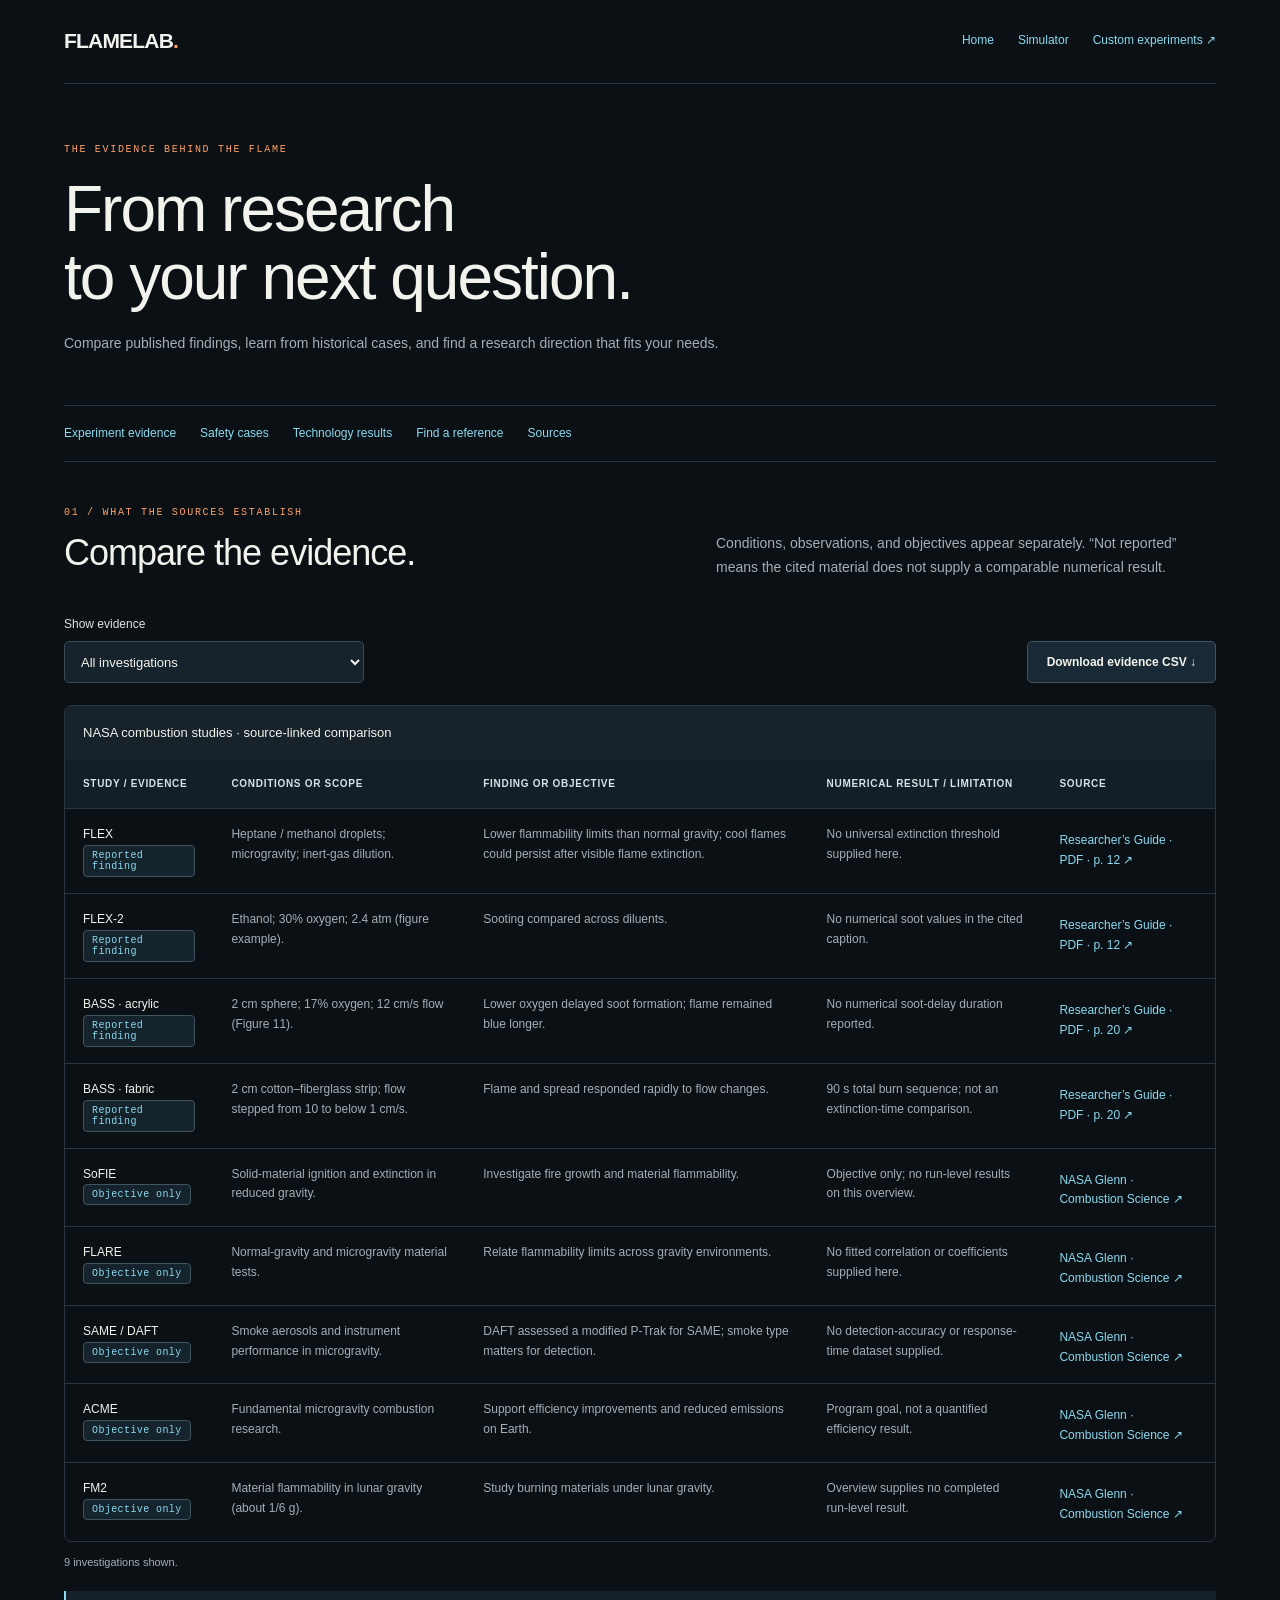
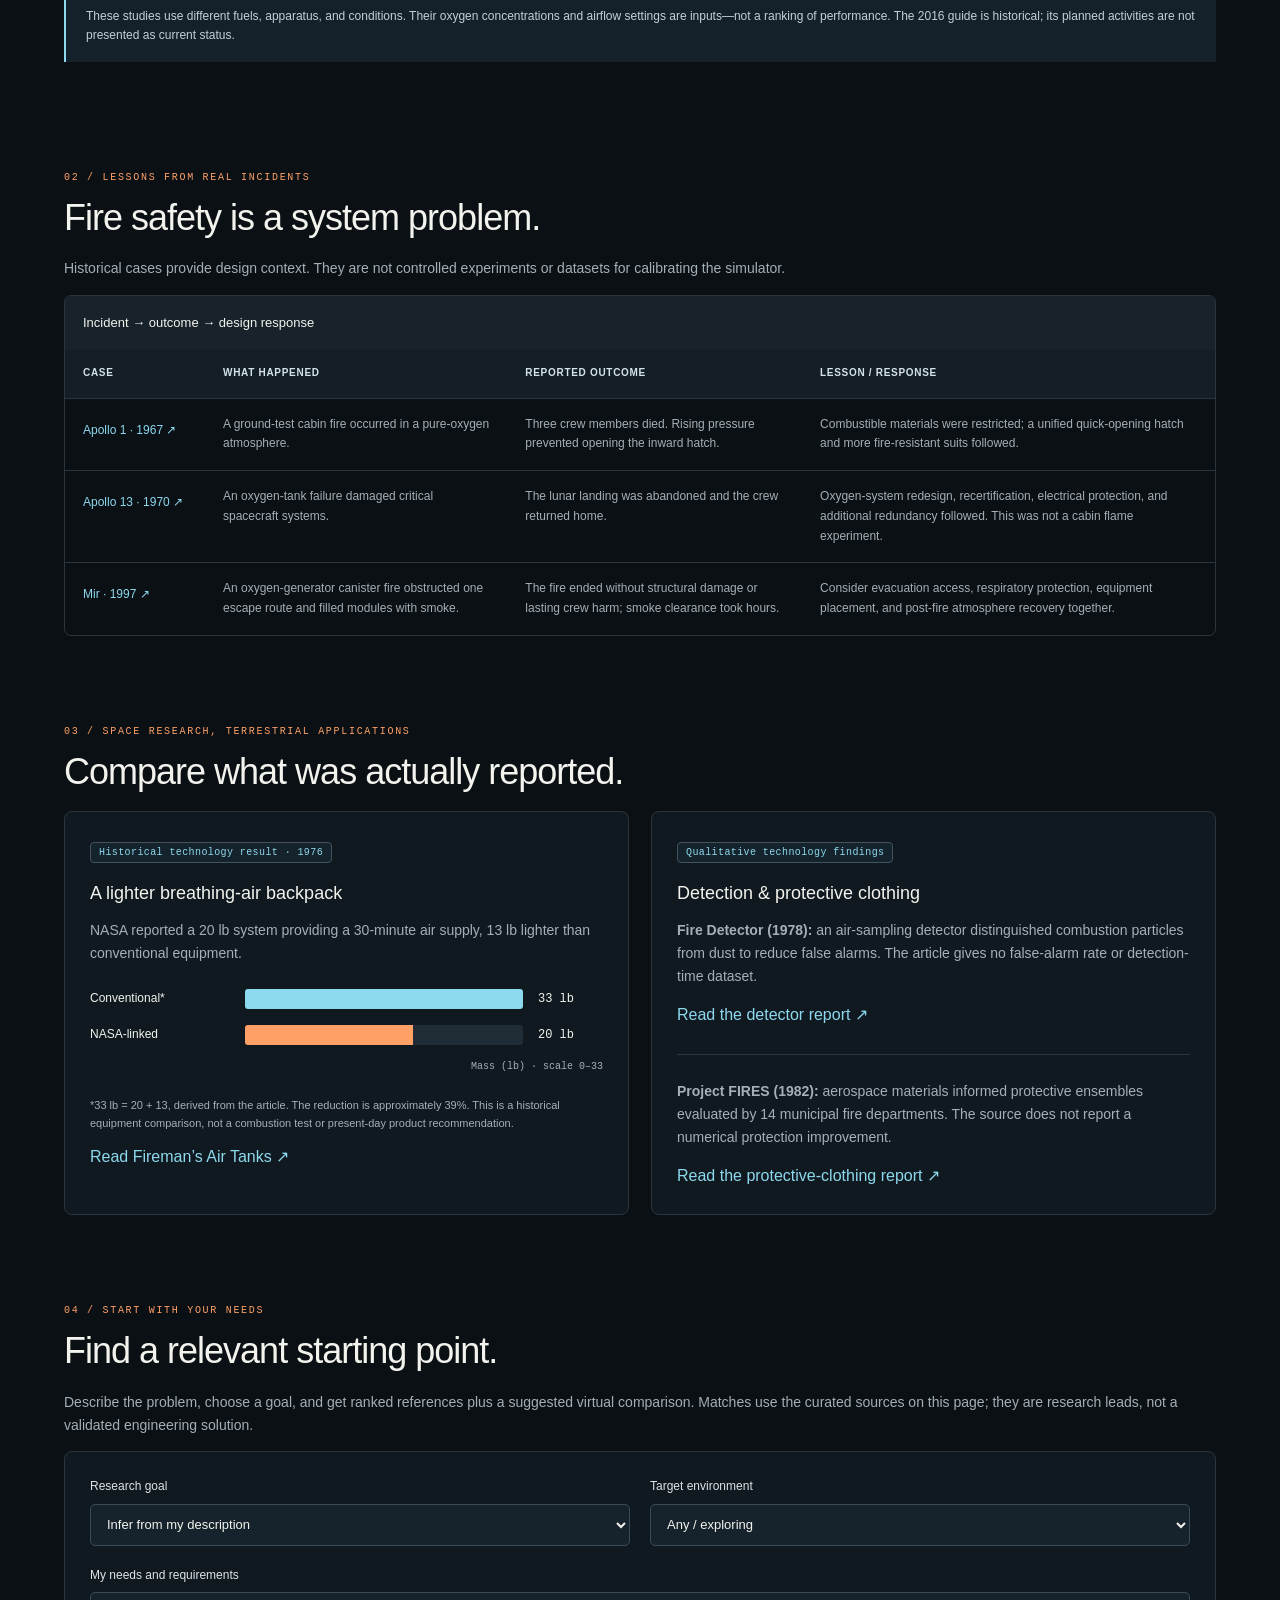
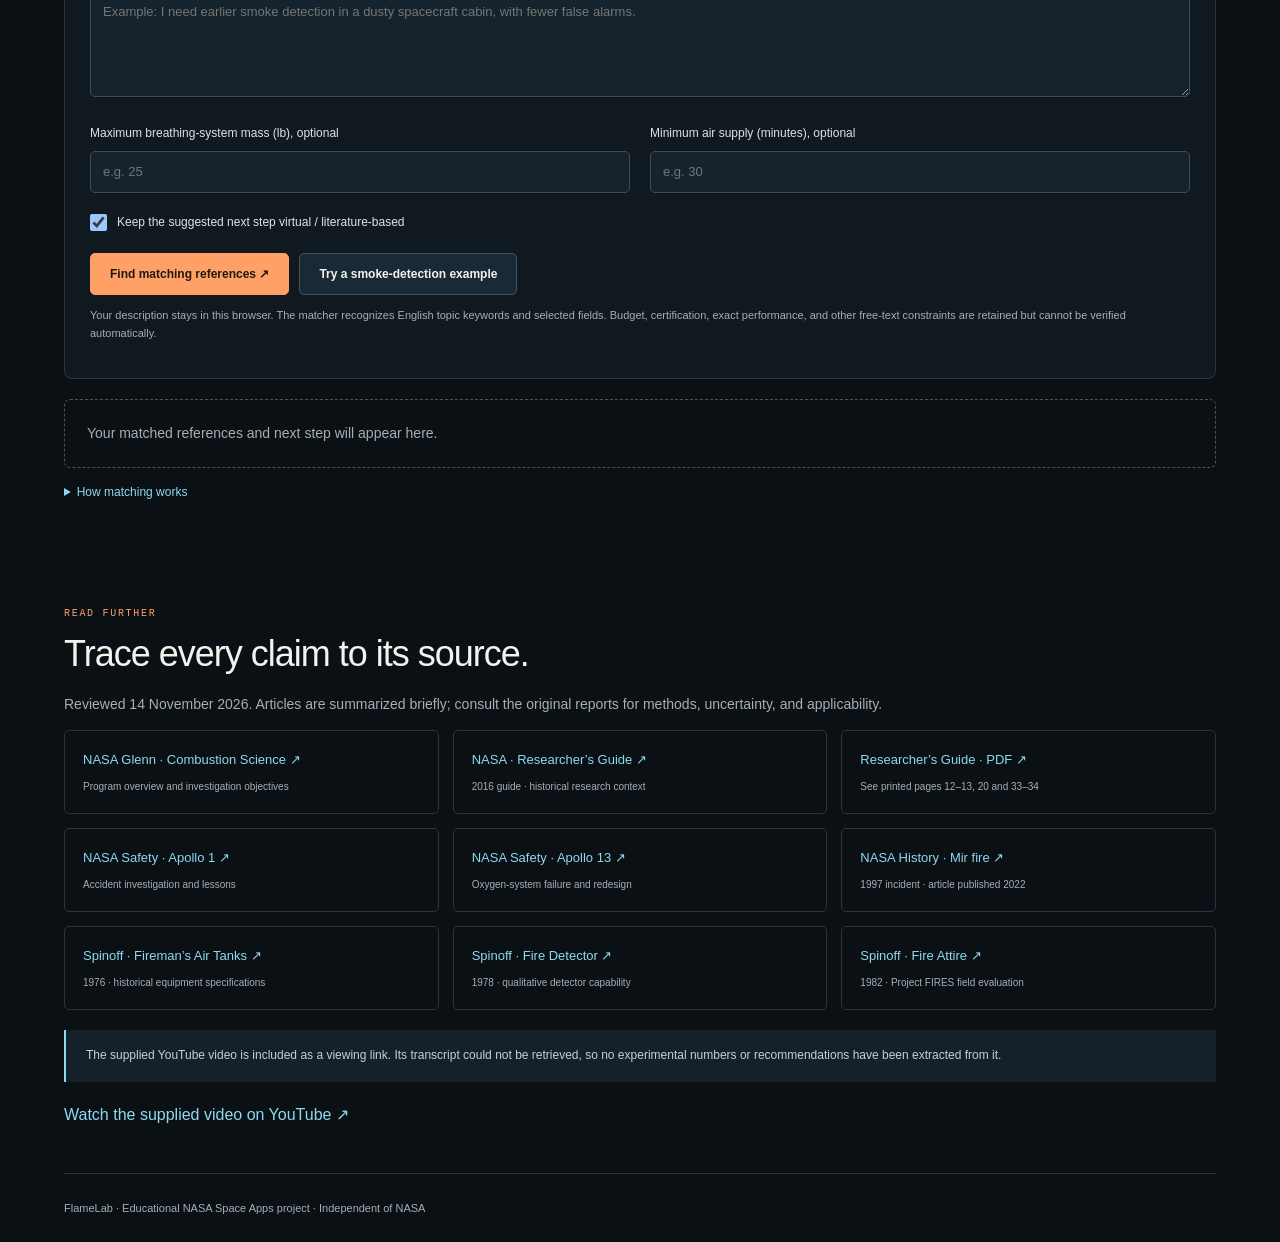
==== research.html @ 269ee24c "Add NASA evidence library, custom experiment notebook, and reference finder" ====
<!DOCTYPE html>
<html lang="en"><head><meta charset="utf-8"><meta name="viewport" content="width=device-width,initial-scale=1"><meta name="theme-color" content="#0b1015"><meta name="description" content="Compare NASA combustion findings, explore fire safety case studies, and find references for your research needs."><title>FlameLab | Evidence & experiment finder</title><link rel="stylesheet" href="research.css"><script src="research.js" defer></script></head>
<body><div class="wrap"><header class="topbar"><a class="brand" href="index.html">FLAMELAB<span>.</span></a><nav aria-label="Main navigation"><a href="index.html">Home</a><a href="simulator.html">Simulator</a><a href="simulator.html#custom-lab">Custom experiments ↗</a></nav></header>
<main><div class="intro"><div class="eyebrow">The evidence behind the flame</div><h1>From research<br>to your next question.</h1><p>Compare published findings, learn from historical cases, and find a research direction that fits your needs.</p></div>
<nav class="jump-links" aria-label="Research sections"><a href="#experiments">Experiment evidence</a><a href="#cases">Safety cases</a><a href="#technology">Technology results</a><a href="#finder">Find a reference</a><a href="#sources">Sources</a></nav>
<section id="experiments"><div class="section-head"><div><div class="eyebrow">01 / What the sources establish</div><h2>Compare the evidence.</h2></div><p>Conditions, observations, and objectives appear separately. “Not reported” means the cited material does not supply a comparable numerical result.</p></div>
<div class="toolbar"><label for="evidence-filter">Show evidence<select id="evidence-filter"><option value="all">All investigations</option><option value="result">Reported findings</option><option value="objective">Research objectives</option></select></label><button id="export-evidence" class="secondary" type="button">Download evidence CSV ↓</button></div>
<div class="table-wrap" tabindex="0" role="region" aria-label="Experiment evidence table, scroll horizontally"><table><caption>NASA combustion studies · source-linked comparison</caption><thead><tr><th scope="col">Study / evidence</th><th scope="col">Conditions or scope</th><th scope="col">Finding or objective</th><th scope="col">Numerical result / limitation</th><th scope="col">Source</th></tr></thead><tbody id="evidence-body"></tbody></table></div>
<p class="small" id="evidence-count" aria-live="polite"></p><div class="notice">These studies use different fuels, apparatus, and conditions. Their oxygen concentrations and airflow settings are inputs—not a ranking of performance. The 2016 guide is historical; its planned activities are not presented as current status.</div>
</section>
<section id="cases"><div class="eyebrow">02 / Lessons from real incidents</div><h2>Fire safety is a system problem.</h2><p>Historical cases provide design context. They are not controlled experiments or datasets for calibrating the simulator.</p><div class="table-wrap" tabindex="0" role="region" aria-label="Historical cases, scroll horizontally"><table><caption>Incident → outcome → design response</caption><thead><tr><th scope="col">Case</th><th scope="col">What happened</th><th scope="col">Reported outcome</th><th scope="col">Lesson / response</th></tr></thead><tbody>
<tr><td><a href="https://sma.nasa.gov/sma-disciplines/accllp/apollo-1" target="_blank" rel="noopener noreferrer">Apollo 1 · 1967 ↗</a></td><td>A ground-test cabin fire occurred in a pure-oxygen atmosphere.</td><td>Three crew members died. Rising pressure prevented opening the inward hatch.</td><td>Combustible materials were restricted; a unified quick-opening hatch and more fire-resistant suits followed.</td></tr>
<tr><td><a href="https://sma.nasa.gov/sma-disciplines/accllp/apollo-13" target="_blank" rel="noopener noreferrer">Apollo 13 · 1970 ↗</a></td><td>An oxygen-tank failure damaged critical spacecraft systems.</td><td>The lunar landing was abandoned and the crew returned home.</td><td>Oxygen-system redesign, recertification, electrical protection, and additional redundancy followed. This was not a cabin flame experiment.</td></tr>
<tr><td><a href="https://www.nasa.gov/history/25-years-ago-fire-aboard-space-station-mir/" target="_blank" rel="noopener noreferrer">Mir · 1997 ↗</a></td><td>An oxygen-generator canister fire obstructed one escape route and filled modules with smoke.</td><td>The fire ended without structural damage or lasting crew harm; smoke clearance took hours.</td><td>Consider evacuation access, respiratory protection, equipment placement, and post-fire atmosphere recovery together.</td></tr>
</tbody></table></div></section>
<section id="technology"><div class="eyebrow">03 / Space research, terrestrial applications</div><h2>Compare what was actually reported.</h2><div class="grid"><article class="card"><span class="badge">Historical technology result · 1976</span><h3 style="margin-top:18px">A lighter breathing-air backpack</h3><p>NASA reported a 20 lb system providing a 30-minute air supply, 13 lb lighter than conventional equipment.</p><div class="bars" role="img" aria-label="Backpack mass: conventional equipment 33 pounds, inferred from the reported difference; NASA-linked system 20 pounds. Zero baseline, maximum 33 pounds."><div class="bar-row"><span>Conventional*</span><div class="track"><div class="fill" style="width:100%"></div></div><strong>33 lb</strong></div><div class="bar-row"><span>NASA-linked</span><div class="track"><div class="fill orange" style="width:60.606%"></div></div><strong>20 lb</strong></div><div class="chart-axis">Mass (lb) · scale 0–33</div></div><p class="small">*33 lb = 20 + 13, derived from the article. The reduction is approximately 39%. This is a historical equipment comparison, not a combustion test or present-day product recommendation.</p><a href="https://spinoff.nasa.gov/node/9582" target="_blank" rel="noopener noreferrer">Read Fireman’s Air Tanks ↗</a></article>
<div class="card"><span class="badge">Qualitative technology findings</span><h3 style="margin-top:18px">Detection & protective clothing</h3><p><strong>Fire Detector (1978):</strong> an air-sampling detector distinguished combustion particles from dust to reduce false alarms. The article gives no false-alarm rate or detection-time dataset.</p><a href="https://spinoff.nasa.gov/node/9407" target="_blank" rel="noopener noreferrer">Read the detector report ↗</a><hr style="border:0;border-top:1px solid var(--line);margin:25px 0"><p><strong>Project FIRES (1982):</strong> aerospace materials informed protective ensembles evaluated by 14 municipal fire departments. The source does not report a numerical protection improvement.</p><a href="https://spinoff.nasa.gov/node/9918" target="_blank" rel="noopener noreferrer">Read the protective-clothing report ↗</a></div></div></section>
<section id="finder"><div class="eyebrow">04 / Start with your needs</div><h2>Find a relevant starting point.</h2><p>Describe the problem, choose a goal, and get ranked references plus a suggested virtual comparison. Matches use the curated sources on this page; they are research leads, not a validated engineering solution.</p>
<form id="needs-form" class="card"><div class="form-grid"><label>Research goal<select id="need-goal"><option value="auto">Infer from my description</option><option value="flame">Understand flame shape & airflow</option><option value="suppression">Study extinction / suppression</option><option value="material">Compare material flammability</option><option value="detection">Improve smoke detection</option><option value="oxygen">Review oxygen-system safety</option><option value="escape">Review evacuation & smoke recovery</option><option value="equipment">Reduce breathing-equipment weight</option><option value="clothing">Explore protective clothing</option></select></label><label>Target environment<select id="need-environment"><option value="any">Any / exploring</option><option value="space">Spacecraft / microgravity</option><option value="earth">Earth / terrestrial</option><option value="moon">Moon / partial gravity</option></select></label><label class="span-all">My needs and requirements<textarea id="need-text" maxlength="1500" placeholder="Example: I need earlier smoke detection in a dusty spacecraft cabin, with fewer false alarms."></textarea></label><label>Maximum breathing-system mass (lb), optional<input id="need-mass" type="number" min="0.1" max="1000" step="0.1" placeholder="e.g. 25"></label><label>Minimum air supply (minutes), optional<input id="need-duration" type="number" min="1" max="1440" step="1" placeholder="e.g. 30"></label><label class="check span-all"><input type="checkbox" id="need-virtual" checked>Keep the suggested next step virtual / literature-based</label></div><div class="actions"><button type="submit">Find matching references ↗</button><button type="button" id="example-need" class="secondary">Try a smoke-detection example</button></div><p class="small">Your description stays in this browser. The matcher recognizes English topic keywords and selected fields. Budget, certification, exact performance, and other free-text constraints are retained but cannot be verified automatically.</p></form>
<div id="recommendations" aria-live="polite" style="margin-top:20px"><p class="empty">Your matched references and next step will appear here.</p></div><details><summary>How matching works</summary><p>A matching selected or inferred goal adds 5 points; each distinct recognized topic keyword adds 1 (up to 3); matching environment adds 2. Environment points alone cannot produce a recommendation. Ties remain ties. A known mass or air-duration conflict excludes the historical air-tank case. Unknown capabilities stay unverified. The scores indicate topical relevance, not probabilities or safety ratings.</p></details>
</section>
<section id="sources"><div class="eyebrow">Read further</div><h2>Trace every claim to its source.</h2><p>Reviewed 14 November 2026. Articles are summarized briefly; consult the original reports for methods, uncertainty, and applicability.</p><div class="source-list" id="source-list"></div><div class="notice">The supplied YouTube video is included as a viewing link. Its transcript could not be retrieved, so no experimental numbers or recommendations have been extracted from it.</div><a href="https://www.youtube.com/watch?v=W1oXykoz9zg" target="_blank" rel="noopener noreferrer">Watch the supplied video on YouTube ↗</a></section>
</main><footer>FlameLab · Educational NASA Space Apps project · Independent of NASA</footer></div></body></html>
---- research.css ----
:root{color-scheme:dark;--bg:#0b1015;--panel:#111920;--line:#2b353d;--text:#f2f3ed;--muted:#a4afb6;--orange:#ffa166;--blue:#8dd9ee;font-family:Arial,Helvetica,sans-serif}*{box-sizing:border-box}html{scroll-behavior:smooth}body{margin:0;background:var(--bg);color:var(--text);line-height:1.65}a{color:var(--blue);text-decoration:none}a:hover{text-decoration:underline}a:focus-visible,button:focus-visible,input:focus-visible,select:focus-visible,textarea:focus-visible,summary:focus-visible{outline:2px solid var(--blue);outline-offset:4px}.wrap{max-width:1260px;width:90%;margin:auto}.topbar{padding:24px 0;border-bottom:1px solid var(--line);display:flex;align-items:center;justify-content:space-between;gap:22px}.brand{font-weight:800;font-size:21px;color:var(--text);letter-spacing:-.8px}.brand span{color:var(--orange)}nav,.jump-links{display:flex;gap:24px;flex-wrap:wrap;font-size:12px}.intro{padding:60px 0 36px;max-width:860px}.eyebrow{font:10px Consolas,monospace;letter-spacing:1.7px;color:var(--orange);text-transform:uppercase}h1{font-size:clamp(38px,5vw,65px);line-height:1.07;letter-spacing:-2px;font-weight:500;margin:20px 0}h2{font-size:clamp(25px,3vw,36px);font-weight:500;letter-spacing:-1px;line-height:1.2;margin:13px 0 18px}h3{font-size:18px;font-weight:500;line-height:1.3}p{color:var(--muted);font-size:14px}.jump-links{padding:18px 0;border-block:1px solid var(--line)}section{padding:45px 0;scroll-margin-top:20px}.section-head{display:flex;justify-content:space-between;align-items:end;gap:25px}.section-head p{max-width:500px}.badge{display:inline-block;font:10px Consolas,monospace;letter-spacing:.4px;border:1px solid #40535f;background:#15232d;color:var(--blue);padding:4px 8px;border-radius:4px}.small{font-size:11px;color:var(--muted)}.notice{border-left:2px solid var(--blue);background:#14212a;padding:16px 20px;font-size:12px;color:#c3d0d8;margin:20px 0}.table-wrap{width:100%;overflow:auto;border:1px solid var(--line);border-radius:7px}.table-wrap:focus-visible{outline:2px solid var(--blue)}table{width:100%;border-collapse:collapse;text-align:left;min-width:750px;font-size:12px}caption{padding:16px 18px;text-align:left;background:#17222b;color:var(--text);font-size:13px}th{color:#d6e2e9;background:#141e26;text-align:left;font-size:10px;text-transform:uppercase;letter-spacing:.7px}th,td{padding:16px 18px;vertical-align:top;border-bottom:1px solid var(--line)}td{color:var(--muted)}td:first-child{color:var(--text);min-width:140px}tr:last-child td{border:0}tbody tr:hover{background:#13202a}td a{display:inline-block;margin-top:6px}.toolbar{display:flex;justify-content:space-between;gap:16px;margin:22px 0;align-items:end}.toolbar label{max-width:300px;width:100%}label{display:block;font-size:12px;color:#dce4e7}select,input,textarea{width:100%;background:#17232c;border:1px solid #3b4b57;color:var(--text);padding:11px 12px;font:13px Arial;border-radius:5px;margin-top:7px;min-height:42px}textarea{resize:vertical;min-height:105px}button,.button{display:inline-block;background:var(--orange);color:#21180f;border:1px solid var(--orange);border-radius:5px;padding:12px 19px;font:600 12px Arial;cursor:pointer;min-height:42px}button:hover,.button:hover{background:#ffc397;text-decoration:none}.secondary{background:#192a36;border-color:#405461;color:var(--text)}.secondary:hover{background:#2c4353}.grid{display:grid;grid-template-columns:1fr 1fr;gap:22px}.card{border:1px solid var(--line);background:var(--panel);border-radius:8px;padding:25px}.card h3{margin:0 0 14px}.bars{margin:24px 0}.bar-row{display:grid;grid-template-columns:140px 1fr 65px;align-items:center;gap:15px;font-size:12px;margin:16px 0}.track{height:20px;background:#202d36;border-radius:3px;overflow:hidden}.fill{height:100%;background:var(--blue);min-width:0}.fill.orange{background:var(--orange)}.bar-row strong{font:12px Consolas,monospace}.chart-axis{font:10px Consolas,monospace;color:var(--muted);text-align:right}.form-grid{display:grid;grid-template-columns:1fr 1fr;gap:20px}.span-all{grid-column:1/-1}.check{display:flex;gap:10px;align-items:center}.check input{width:17px;min-height:17px;margin:0}.result-card{border:1px solid var(--line);background:#111d25;padding:24px;border-radius:7px;margin-top:16px}.result-card h3{margin:8px 0 14px}.result-card p,.result-card li{font-size:12px;color:var(--muted)}.result-card strong{color:var(--text)}.result-card .reason{color:var(--blue)}.source-list{display:grid;grid-template-columns:repeat(3,1fr);gap:14px}.source-list a{display:flex;flex-direction:column;gap:8px;border:1px solid var(--line);padding:18px;border-radius:5px;font-size:13px}.source-list span{color:var(--muted);font-size:10px}.source-list a:hover{background:#14212b}.empty{padding:22px;color:var(--muted);border:1px dashed #45545f;border-radius:6px}.actions{display:flex;gap:10px;flex-wrap:wrap;margin-top:20px}footer{border-top:1px solid var(--line);padding:25px 0;font-size:11px;color:var(--muted)}details{margin:15px 0;font-size:12px;color:var(--muted)}summary{cursor:pointer;color:var(--blue)}.sr-only{position:absolute;width:1px;height:1px;padding:0;margin:-1px;overflow:hidden;clip:rect(0,0,0,0);white-space:nowrap;border:0}@media(max-width:750px){.grid,.form-grid{grid-template-columns:1fr}.span-all{grid-column:auto}.source-list{grid-template-columns:1fr 1fr}.section-head,.toolbar{display:block}.toolbar label{max-width:none;margin-bottom:14px}.topbar{align-items:start;flex-direction:column}.intro{padding-top:40px}.bar-row{grid-template-columns:100px 1fr 55px;gap:10px}.card{padding:20px}.jump-links,nav{gap:15px}}@media(max-width:400px){.source-list{grid-template-columns:1fr}}@media(prefers-reduced-motion:reduce){html{scroll-behavior:auto}}
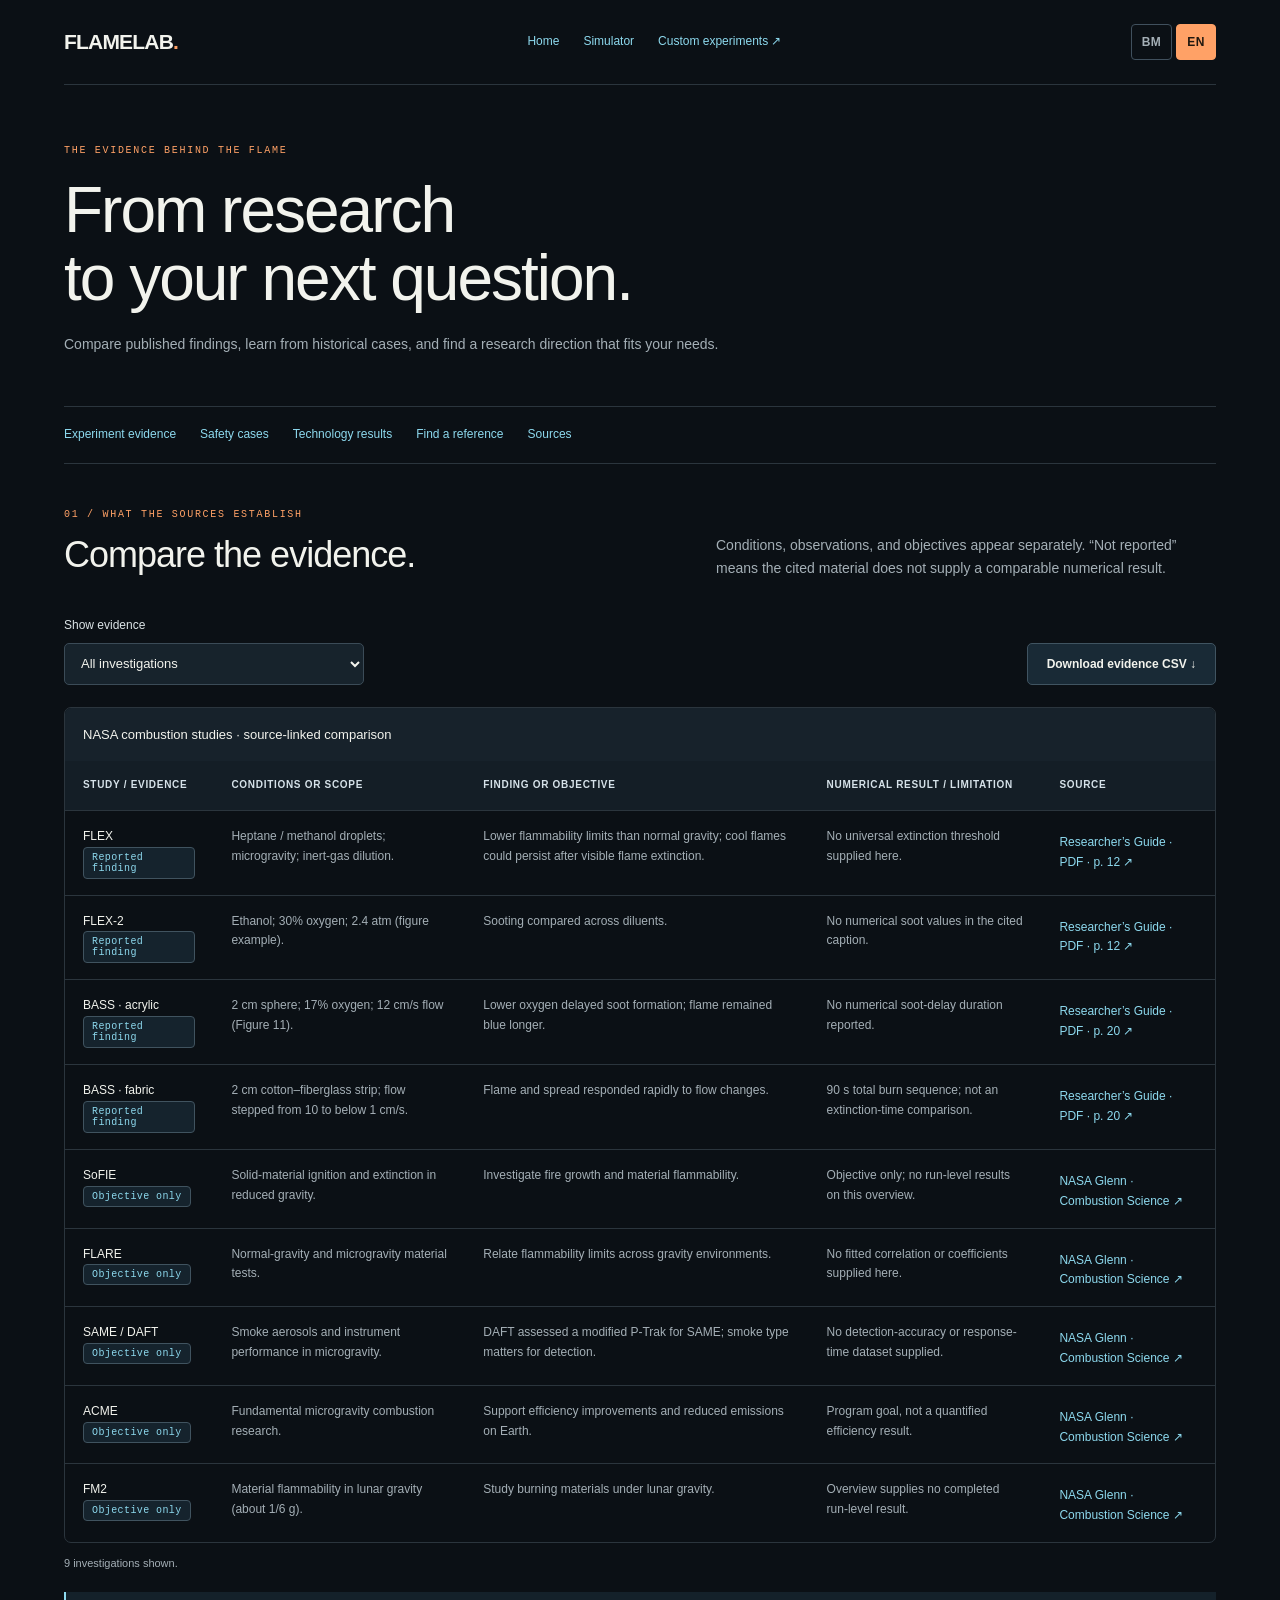
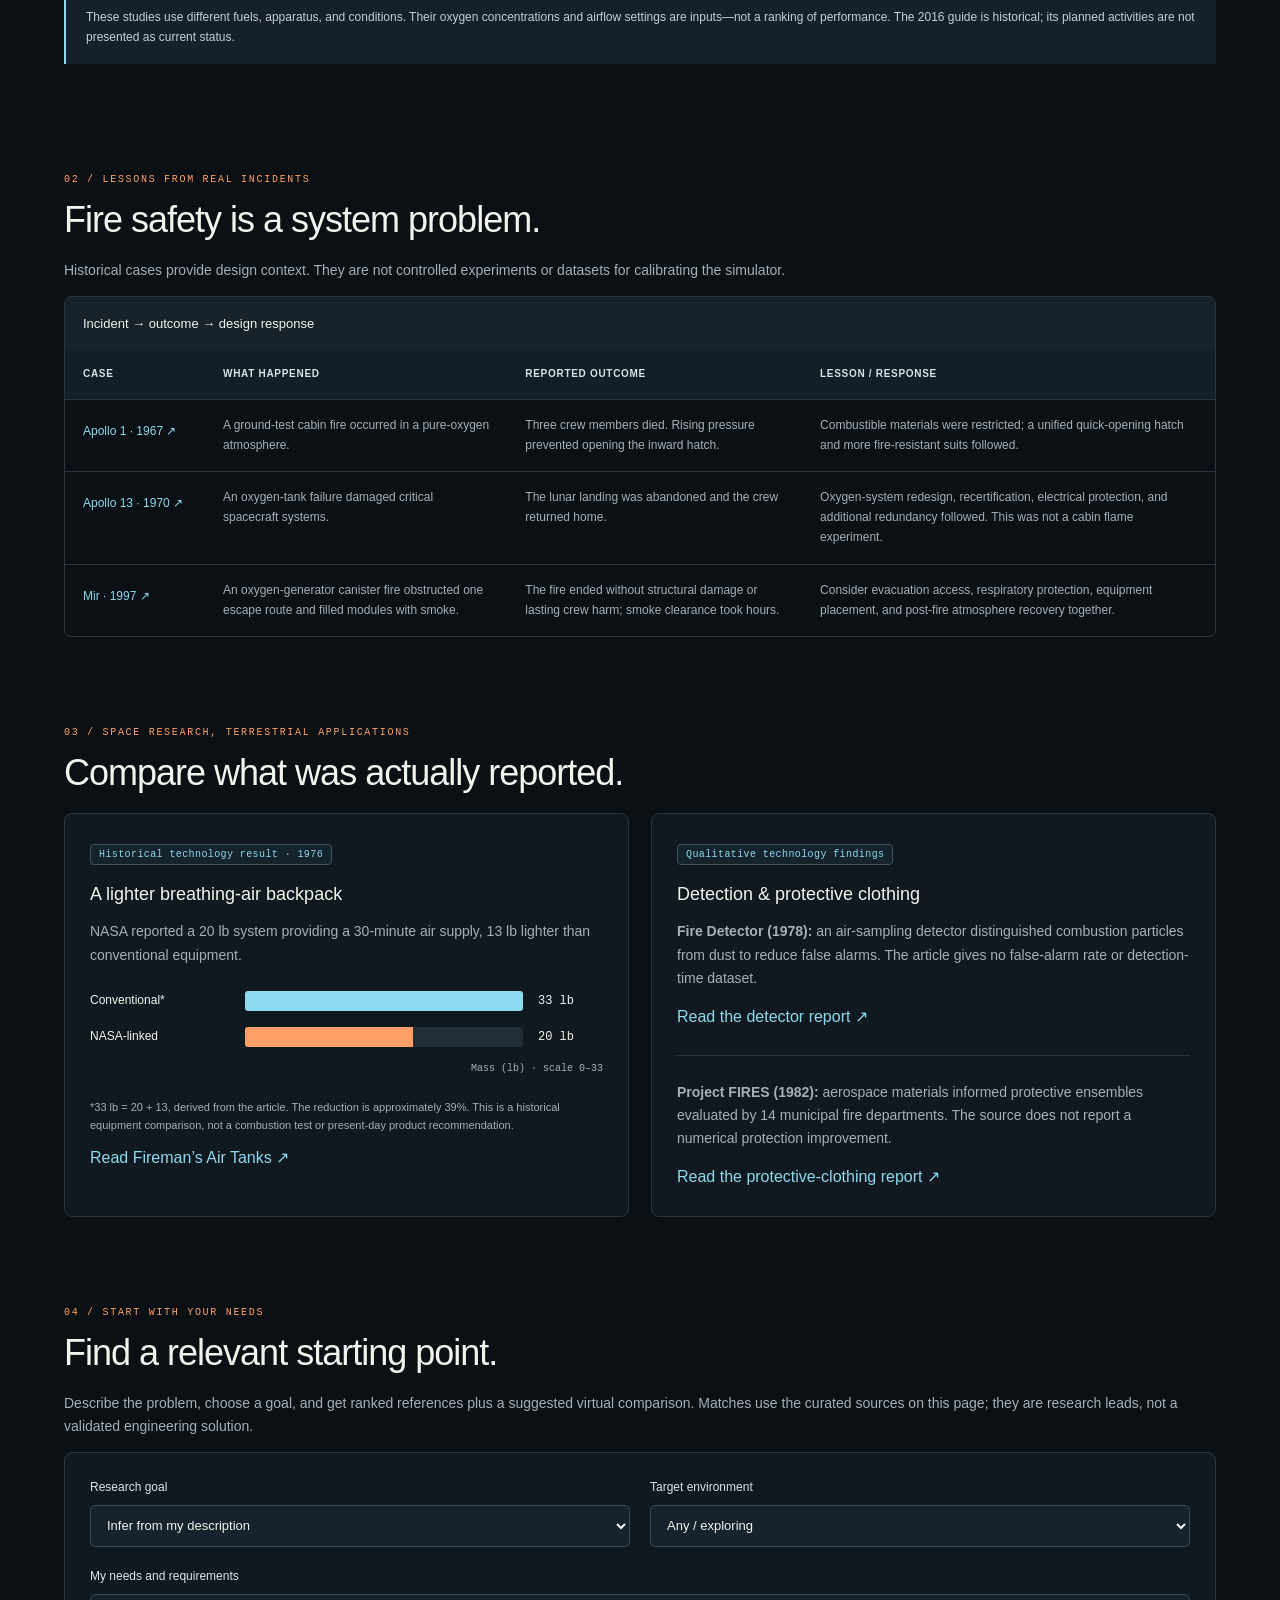
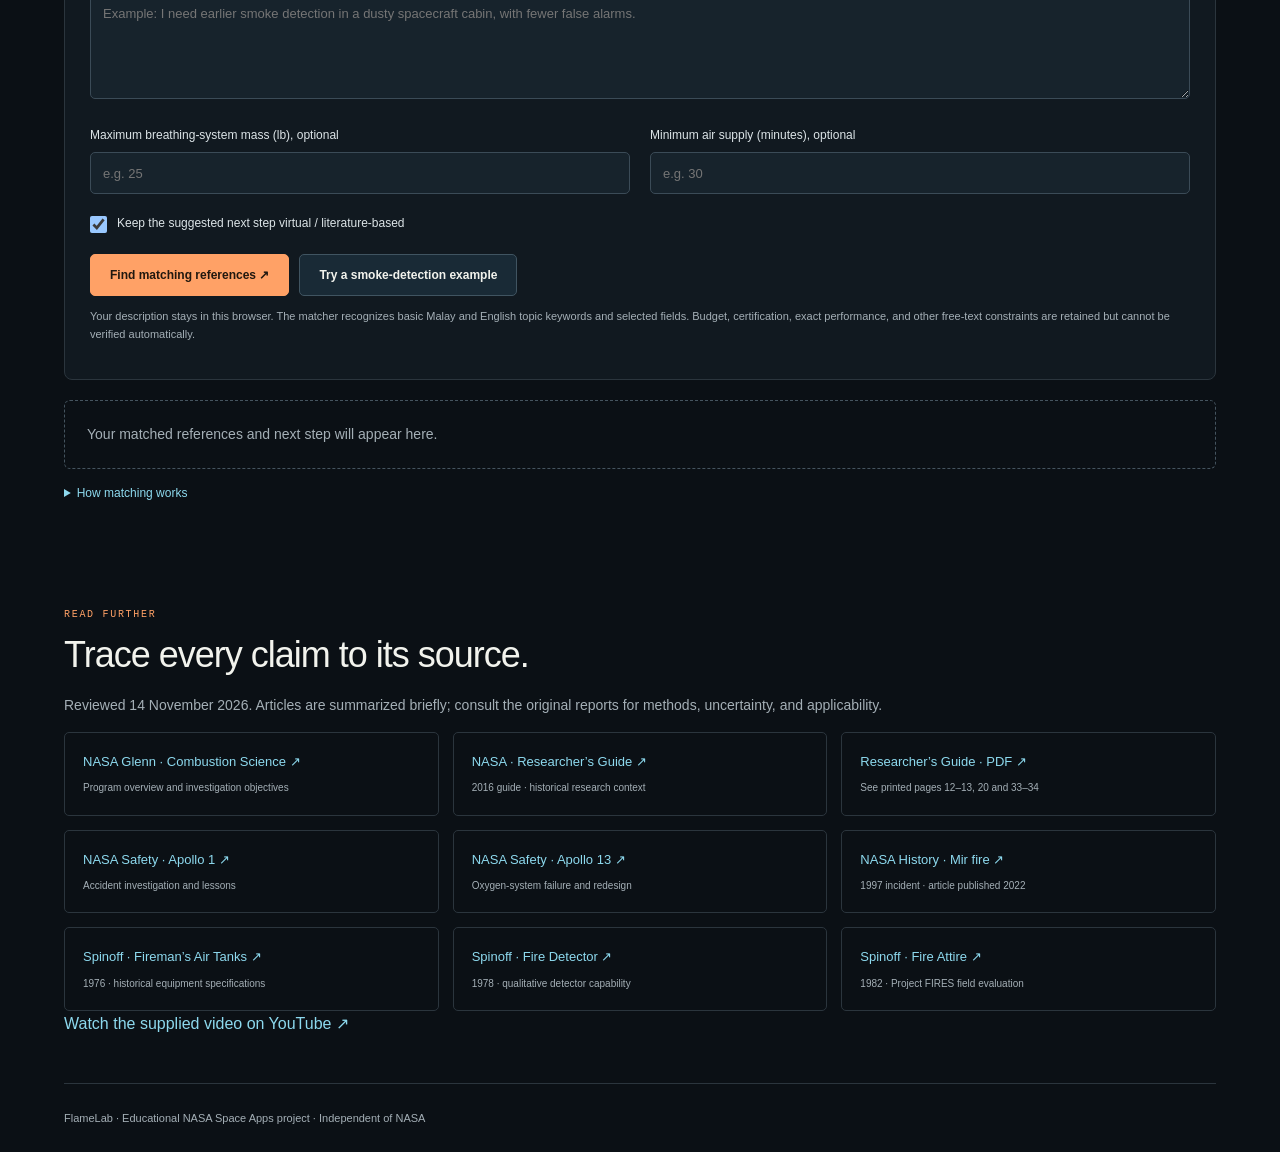
==== commit 26e12446: "Add persistent BM/English language switch and remove video transcript notice" ====
--- a/research.html
+++ b/research.html
@@ -1,5 +1,6 @@
 <!DOCTYPE html>
-<html lang="en"><head><meta charset="utf-8"><meta name="viewport" content="width=device-width,initial-scale=1"><meta name="theme-color" content="#0b1015"><meta name="description" content="Compare NASA combustion findings, explore fire safety case studies, and find references for your research needs."><title>FlameLab | Evidence & experiment finder</title><link rel="stylesheet" href="research.css"><script src="research.js" defer></script></head>
+<html lang="en"><head><meta charset="utf-8"><meta name="viewport" content="width=device-width,initial-scale=1"><meta name="theme-color" content="#0b1015"><meta name="description" content="Compare NASA combustion findings, explore fire safety case studies, and find references for your research needs."><title>FlameLab | Evidence & experiment finder</title><link rel="stylesheet" href="research.css"><script src="research.js" defer></script><link rel="stylesheet" href="language.css"><script src="language.js" defer></script>
+</head>
 <body><div class="wrap"><header class="topbar"><a class="brand" href="index.html">FLAMELAB<span>.</span></a><nav aria-label="Main navigation"><a href="index.html">Home</a><a href="simulator.html">Simulator</a><a href="simulator.html#custom-lab">Custom experiments ↗</a></nav></header>
 <main><div class="intro"><div class="eyebrow">The evidence behind the flame</div><h1>From research<br>to your next question.</h1><p>Compare published findings, learn from historical cases, and find a research direction that fits your needs.</p></div>
 <nav class="jump-links" aria-label="Research sections"><a href="#experiments">Experiment evidence</a><a href="#cases">Safety cases</a><a href="#technology">Technology results</a><a href="#finder">Find a reference</a><a href="#sources">Sources</a></nav>
@@ -16,8 +17,8 @@
 <section id="technology"><div class="eyebrow">03 / Space research, terrestrial applications</div><h2>Compare what was actually reported.</h2><div class="grid"><article class="card"><span class="badge">Historical technology result · 1976</span><h3 style="margin-top:18px">A lighter breathing-air backpack</h3><p>NASA reported a 20 lb system providing a 30-minute air supply, 13 lb lighter than conventional equipment.</p><div class="bars" role="img" aria-label="Backpack mass: conventional equipment 33 pounds, inferred from the reported difference; NASA-linked system 20 pounds. Zero baseline, maximum 33 pounds."><div class="bar-row"><span>Conventional*</span><div class="track"><div class="fill" style="width:100%"></div></div><strong>33 lb</strong></div><div class="bar-row"><span>NASA-linked</span><div class="track"><div class="fill orange" style="width:60.606%"></div></div><strong>20 lb</strong></div><div class="chart-axis">Mass (lb) · scale 0–33</div></div><p class="small">*33 lb = 20 + 13, derived from the article. The reduction is approximately 39%. This is a historical equipment comparison, not a combustion test or present-day product recommendation.</p><a href="https://spinoff.nasa.gov/node/9582" target="_blank" rel="noopener noreferrer">Read Fireman’s Air Tanks ↗</a></article>
 <div class="card"><span class="badge">Qualitative technology findings</span><h3 style="margin-top:18px">Detection & protective clothing</h3><p><strong>Fire Detector (1978):</strong> an air-sampling detector distinguished combustion particles from dust to reduce false alarms. The article gives no false-alarm rate or detection-time dataset.</p><a href="https://spinoff.nasa.gov/node/9407" target="_blank" rel="noopener noreferrer">Read the detector report ↗</a><hr style="border:0;border-top:1px solid var(--line);margin:25px 0"><p><strong>Project FIRES (1982):</strong> aerospace materials informed protective ensembles evaluated by 14 municipal fire departments. The source does not report a numerical protection improvement.</p><a href="https://spinoff.nasa.gov/node/9918" target="_blank" rel="noopener noreferrer">Read the protective-clothing report ↗</a></div></div></section>
 <section id="finder"><div class="eyebrow">04 / Start with your needs</div><h2>Find a relevant starting point.</h2><p>Describe the problem, choose a goal, and get ranked references plus a suggested virtual comparison. Matches use the curated sources on this page; they are research leads, not a validated engineering solution.</p>
-<form id="needs-form" class="card"><div class="form-grid"><label>Research goal<select id="need-goal"><option value="auto">Infer from my description</option><option value="flame">Understand flame shape & airflow</option><option value="suppression">Study extinction / suppression</option><option value="material">Compare material flammability</option><option value="detection">Improve smoke detection</option><option value="oxygen">Review oxygen-system safety</option><option value="escape">Review evacuation & smoke recovery</option><option value="equipment">Reduce breathing-equipment weight</option><option value="clothing">Explore protective clothing</option></select></label><label>Target environment<select id="need-environment"><option value="any">Any / exploring</option><option value="space">Spacecraft / microgravity</option><option value="earth">Earth / terrestrial</option><option value="moon">Moon / partial gravity</option></select></label><label class="span-all">My needs and requirements<textarea id="need-text" maxlength="1500" placeholder="Example: I need earlier smoke detection in a dusty spacecraft cabin, with fewer false alarms."></textarea></label><label>Maximum breathing-system mass (lb), optional<input id="need-mass" type="number" min="0.1" max="1000" step="0.1" placeholder="e.g. 25"></label><label>Minimum air supply (minutes), optional<input id="need-duration" type="number" min="1" max="1440" step="1" placeholder="e.g. 30"></label><label class="check span-all"><input type="checkbox" id="need-virtual" checked>Keep the suggested next step virtual / literature-based</label></div><div class="actions"><button type="submit">Find matching references ↗</button><button type="button" id="example-need" class="secondary">Try a smoke-detection example</button></div><p class="small">Your description stays in this browser. The matcher recognizes English topic keywords and selected fields. Budget, certification, exact performance, and other free-text constraints are retained but cannot be verified automatically.</p></form>
+<form id="needs-form" class="card"><div class="form-grid"><label>Research goal<select id="need-goal"><option value="auto">Infer from my description</option><option value="flame">Understand flame shape & airflow</option><option value="suppression">Study extinction / suppression</option><option value="material">Compare material flammability</option><option value="detection">Improve smoke detection</option><option value="oxygen">Review oxygen-system safety</option><option value="escape">Review evacuation & smoke recovery</option><option value="equipment">Reduce breathing-equipment weight</option><option value="clothing">Explore protective clothing</option></select></label><label>Target environment<select id="need-environment"><option value="any">Any / exploring</option><option value="space">Spacecraft / microgravity</option><option value="earth">Earth / terrestrial</option><option value="moon">Moon / partial gravity</option></select></label><label class="span-all">My needs and requirements<textarea id="need-text" maxlength="1500" placeholder="Example: I need earlier smoke detection in a dusty spacecraft cabin, with fewer false alarms."></textarea></label><label>Maximum breathing-system mass (lb), optional<input id="need-mass" type="number" min="0.1" max="1000" step="0.1" placeholder="e.g. 25"></label><label>Minimum air supply (minutes), optional<input id="need-duration" type="number" min="1" max="1440" step="1" placeholder="e.g. 30"></label><label class="check span-all"><input type="checkbox" id="need-virtual" checked>Keep the suggested next step virtual / literature-based</label></div><div class="actions"><button type="submit">Find matching references ↗</button><button type="button" id="example-need" class="secondary">Try a smoke-detection example</button></div><p class="small">Your description stays in this browser. The matcher recognizes basic Malay and English topic keywords and selected fields. Budget, certification, exact performance, and other free-text constraints are retained but cannot be verified automatically.</p></form>
 <div id="recommendations" aria-live="polite" style="margin-top:20px"><p class="empty">Your matched references and next step will appear here.</p></div><details><summary>How matching works</summary><p>A matching selected or inferred goal adds 5 points; each distinct recognized topic keyword adds 1 (up to 3); matching environment adds 2. Environment points alone cannot produce a recommendation. Ties remain ties. A known mass or air-duration conflict excludes the historical air-tank case. Unknown capabilities stay unverified. The scores indicate topical relevance, not probabilities or safety ratings.</p></details>
 </section>
-<section id="sources"><div class="eyebrow">Read further</div><h2>Trace every claim to its source.</h2><p>Reviewed 14 November 2026. Articles are summarized briefly; consult the original reports for methods, uncertainty, and applicability.</p><div class="source-list" id="source-list"></div><div class="notice">The supplied YouTube video is included as a viewing link. Its transcript could not be retrieved, so no experimental numbers or recommendations have been extracted from it.</div><a href="https://www.youtube.com/watch?v=W1oXykoz9zg" target="_blank" rel="noopener noreferrer">Watch the supplied video on YouTube ↗</a></section>
+<section id="sources"><div class="eyebrow">Read further</div><h2>Trace every claim to its source.</h2><p>Reviewed 14 November 2026. Articles are summarized briefly; consult the original reports for methods, uncertainty, and applicability.</p><div class="source-list" id="source-list"></div><a href="https://www.youtube.com/watch?v=W1oXykoz9zg" target="_blank" rel="noopener noreferrer">Watch the supplied video on YouTube ↗</a></section>
 </main><footer>FlameLab · Educational NASA Space Apps project · Independent of NASA</footer></div></body></html>
--- a/language.css
+++ b/language.css
@@ -0,0 +1 @@
+.language-switch{display:inline-flex;gap:4px;align-items:center;flex-shrink:0}.language-switch button{font:600 12px Arial,Helvetica,sans-serif;letter-spacing:.3px;background:transparent;color:#a4afb6;border:1px solid #40505d;border-radius:4px;min-width:40px;min-height:36px;padding:7px 10px;cursor:pointer;margin:0;transition:none}.language-switch button[aria-pressed=true]{background:#ffa166;color:#21180f;border-color:#ffa166}.language-switch button:hover{border-color:#8dd9ee;transform:none}.language-switch button:focus-visible{outline:2px solid #8dd9ee;outline-offset:3px}.header-row,.topbar{flex-wrap:wrap}html[lang=ms] .eyebrow{letter-spacing:1px}html[lang=ms] h1{overflow-wrap:break-word}@media(max-width:760px){.header-row>.language-switch{margin-left:auto}.header-row nav{order:3}.topbar>.language-switch{align-self:flex-end}.language-switch button{min-height:44px;min-width:44px}}
